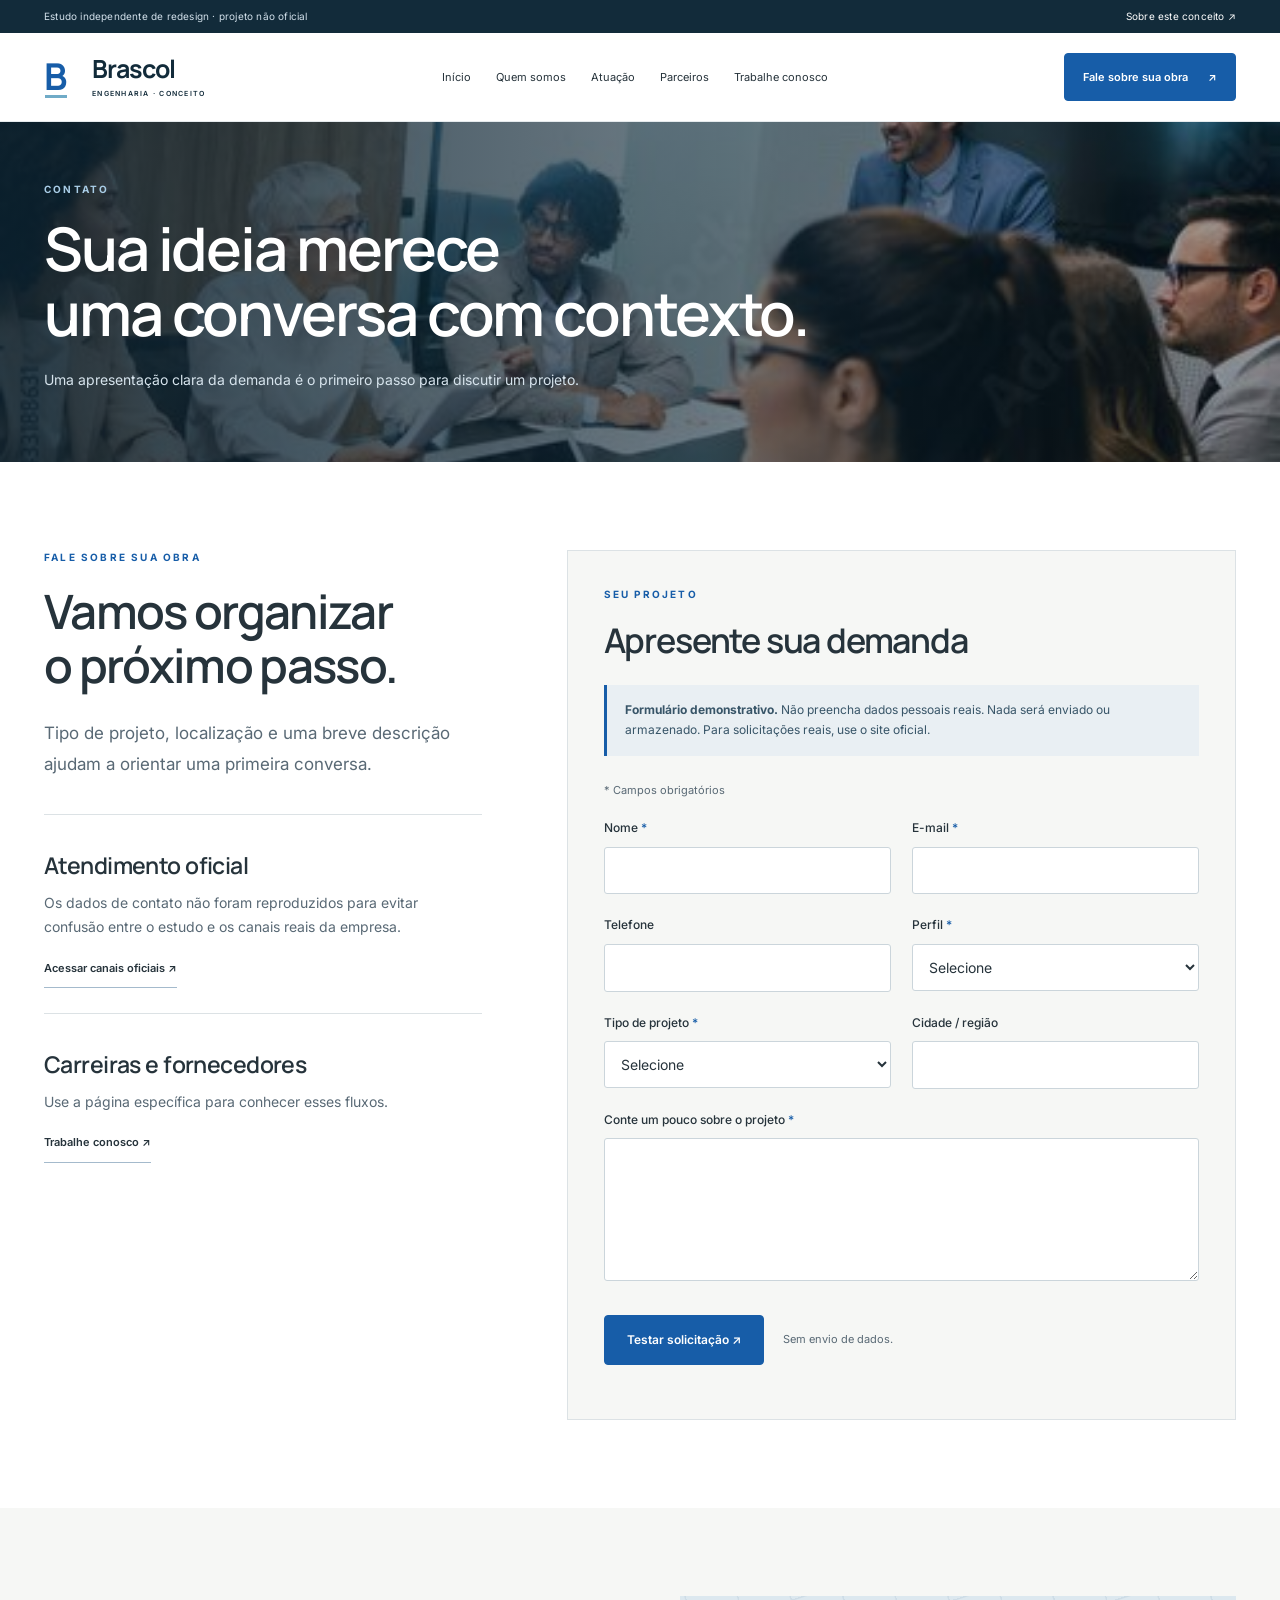
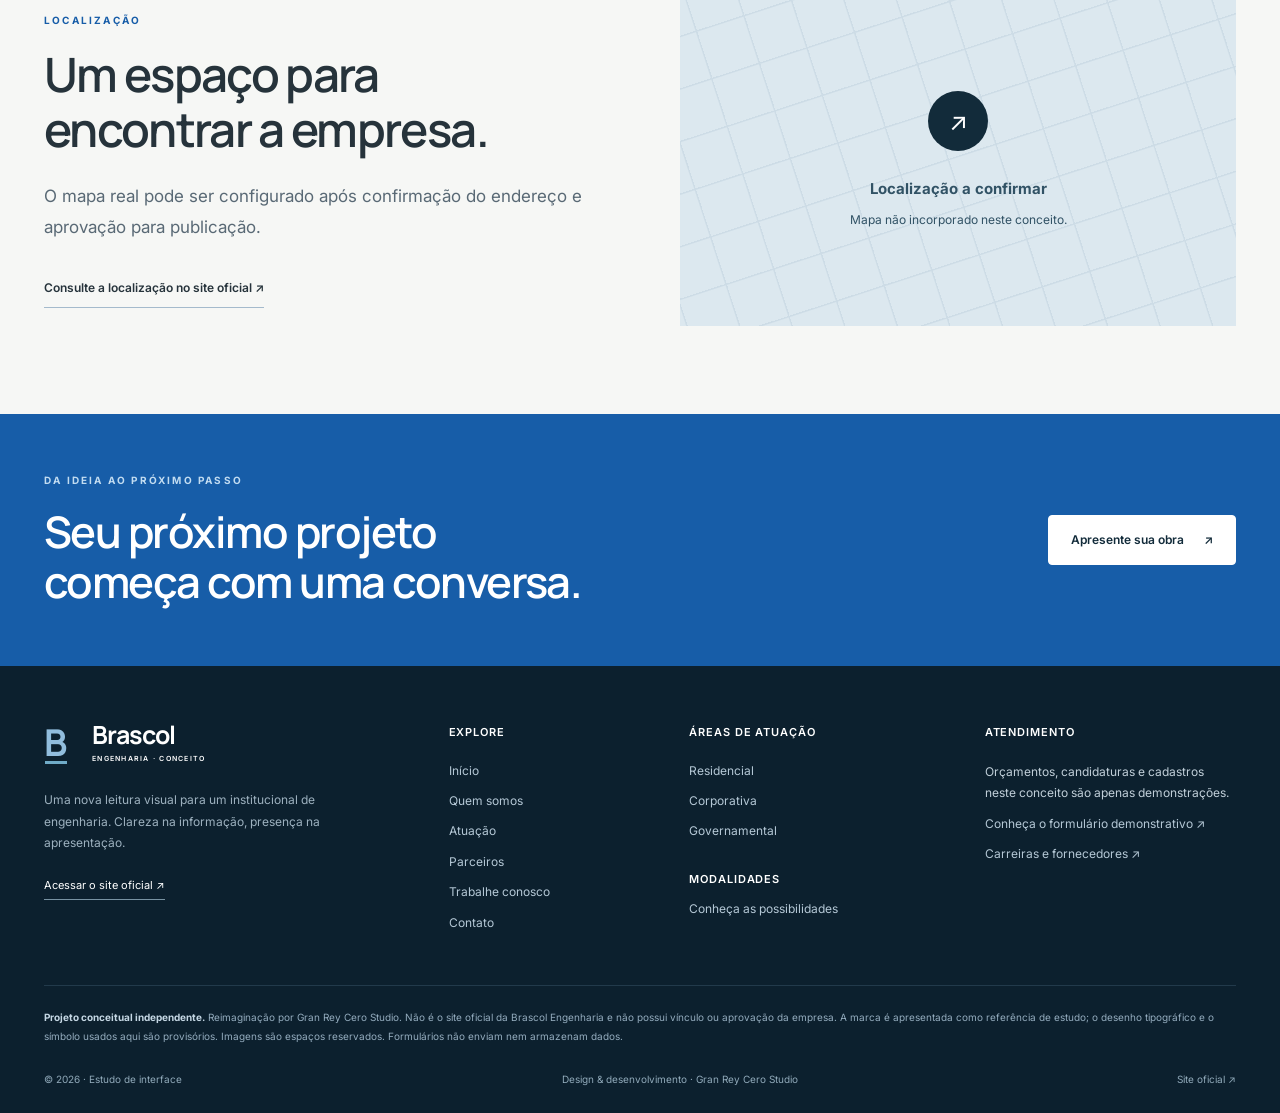
==== contato.html @ 58320bd4 "Add files via upload" ====
<!doctype html>
<html lang="pt-BR"><head><meta charset="utf-8"><meta name="viewport" content="width=device-width,initial-scale=1"><meta name="theme-color" content="#122B3A"><meta name="robots" content="noindex,nofollow"><meta name="description" content="Formulário demonstrativo de apresentação de projeto, sem envio de dados."><title>Contato — Brascol | Redesign conceitual</title><link rel="icon" href="src/favicon.svg" type="image/svg+xml"><link rel="preconnect" href="https://fonts.googleapis.com"><link rel="preconnect" href="https://fonts.gstatic.com" crossorigin><link href="https://fonts.googleapis.com/css2?family=Inter:wght@400;500;600;700&family=Manrope:wght@400;500;600;700;800&display=swap" rel="stylesheet"><link rel="stylesheet" href="style.css"><script src="script.js" defer></script></head><body><a class="skip-link" href="#conteudo">Pular para o conteúdo</a><div class="concept-bar"><div class="container"><span>Estudo independente de redesign · projeto não oficial</span><a href="#nota-conceitual">Sobre este conceito <span aria-hidden="true">↗</span></a></div></div><header class="site-header"><div class="container nav-row"><a class="brand" href="index.html" aria-label="Brascol — conceito, início"><span class="brand-sign" aria-hidden="true">B<span></span></span><span class="brand-text">Brascol<small>ENGENHARIA · CONCEITO</small></span></a><button class="menu-toggle" type="button" aria-expanded="false" aria-controls="navigation" aria-label="Abrir menu"><span></span><span></span><span></span></button><nav id="navigation" aria-label="Principal"><a href="index.html">Início</a><a href="quem-somos.html">Quem somos</a><a href="atuacao.html">Atuação</a><a href="parceiros.html">Parceiros</a><a href="trabalhe-conosco.html">Trabalhe conosco</a><a class="mobile-contact" href="contato.html">Fale sobre sua obra ↗</a></nav><a class="button nav-cta" href="contato.html" aria-current="page">Fale sobre sua obra <span aria-hidden="true">↗</span></a></div></header><main id="conteudo"><section class="inner-hero"><img src="src/fale.jpg" width="1920" height="650" alt="Espaço reservado para fotografia arquitetônica" fetchpriority="high"><div class="inner-shade"></div><div class="container"><p class="eyebrow">CONTATO</p><h1>Sua ideia merece<br>uma conversa com contexto.</h1><p>Uma apresentação clara da demanda é o primeiro passo para discutir um projeto.</p></div></section><section class="section container form-layout"><aside data-reveal><p class="eyebrow">FALE SOBRE SUA OBRA</p><h2>Vamos organizar<br>o próximo passo.</h2><p class="lead">Tipo de projeto, localização e uma breve descrição ajudam a orientar uma primeira conversa.</p><div class="aside-block"><h3>Atendimento oficial</h3><p>Os dados de contato não foram reproduzidos para evitar confusão entre o estudo e os canais reais da empresa.</p><a class="text-link" href="https://www.brascolengenharia.com.br/" target="_blank" rel="noopener noreferrer">Acessar canais oficiais ↗</a></div><div class="aside-block"><h3>Carreiras e fornecedores</h3><p>Use a página específica para conhecer esses fluxos.</p><a class="text-link" href="trabalhe-conosco.html">Trabalhe conosco ↗</a></div></aside><div class="form-panel" data-reveal><p class="eyebrow">SEU PROJETO</p><h2>Apresente sua demanda</h2><div class="form-notice"><strong>Formulário demonstrativo.</strong> Não preencha dados pessoais reais. Nada será enviado ou armazenado. Para solicitações reais, use o site oficial.</div><form class="demo-form" id="contact-form"><p class="required-note">* Campos obrigatórios</p><div class="form-grid"><div class="field"><label for="field-nome">Nome <span aria-hidden="true">*</span></label><input id="field-nome" name="nome" type="text" autocomplete="name" maxlength="200" required></div><div class="field"><label for="field-email">E-mail <span aria-hidden="true">*</span></label><input id="field-email" name="email" type="email" autocomplete="email" maxlength="200" required></div><div class="field"><label for="field-telefone">Telefone</label><input id="field-telefone" name="telefone" type="tel" autocomplete="tel" maxlength="200"></div><div class="field"><label for="field-perfil">Perfil <span aria-hidden="true">*</span></label><select id="field-perfil" name="perfil" required><option value="">Selecione</option><option value="pessoa">Pessoa física</option><option value="empresa">Empresa</option><option value="outro">Outro</option></select></div><div class="field"><label for="field-assunto">Tipo de projeto <span aria-hidden="true">*</span></label><select id="field-assunto" name="assunto" required><option value="">Selecione</option><option value="residencial">Residencial</option><option value="corporativo">Corporativo</option><option value="governamental">Governamental</option><option value="outro">Outro / ainda não definido</option></select></div><div class="field"><label for="field-cidade">Cidade / região</label><input id="field-cidade" name="cidade" type="text" maxlength="200"></div><div class="field full"><label for="field-mensagem">Conte um pouco sobre o projeto <span aria-hidden="true">*</span></label><textarea id="field-mensagem" name="mensagem" rows="5" maxlength="2000" required></textarea></div></div><div class="form-submit"><button class="button" type="submit">Testar solicitação ↗</button><span>Sem envio de dados.</span></div><p class="form-status" role="status" aria-live="polite"></p></form></div></section><section class="section section-soft"><div class="container location-grid"><div data-reveal><p class="eyebrow">LOCALIZAÇÃO</p><h2>Um espaço para<br>encontrar a empresa.</h2><p class="lead">O mapa real pode ser configurado após confirmação do endereço e aprovação para publicação.</p><a class="text-link" href="https://www.brascolengenharia.com.br/" target="_blank" rel="noopener noreferrer">Consulte a localização no site oficial ↗</a></div><div class="map-placeholder" data-reveal><div class="map-grid"></div><span class="map-pin" aria-hidden="true">↗</span><strong>Localização a confirmar</strong><p>Mapa não incorporado neste conceito.</p></div></div></section></main><section class="closing"><div class="container closing-inner"><div data-reveal><p class="eyebrow">DA IDEIA AO PRÓXIMO PASSO</p><h2>Seu próximo projeto<br>começa com uma conversa.</h2></div><a class="button button-light" href="contato.html">Apresente sua obra <span aria-hidden="true">↗</span></a></div></section><footer><div class="container footer-grid"><div class="footer-brand"><a href="index.html" class="brand"><span class="brand-sign" aria-hidden="true">B<span></span></span><span class="brand-text">Brascol<small>ENGENHARIA · CONCEITO</small></span></a><p>Uma nova leitura visual para um institucional de engenharia. Clareza na informação, presença na apresentação.</p><a class="source-link" href="https://www.brascolengenharia.com.br/" target="_blank" rel="noopener noreferrer">Acessar o site oficial ↗</a></div><div><h3>Explore</h3><a href="index.html">Início</a><a href="quem-somos.html">Quem somos</a><a href="atuacao.html">Atuação</a><a href="parceiros.html">Parceiros</a><a href="trabalhe-conosco.html">Trabalhe conosco</a><a href="contato.html">Contato</a></div><div><h3>Áreas de atuação</h3><a href="atuacao.html#residencial">Residencial</a><a href="atuacao.html#corporativo">Corporativa</a><a href="atuacao.html#governamental">Governamental</a><h3 class="footer-second-title">Modalidades</h3><a href="atuacao.html#modalidades">Conheça as possibilidades</a></div><div><h3>Atendimento</h3><p>Orçamentos, candidaturas e cadastros neste conceito são apenas demonstrações.</p><a href="contato.html">Conheça o formulário demonstrativo ↗</a><a href="trabalhe-conosco.html">Carreiras e fornecedores ↗</a></div></div><div class="container concept-note" id="nota-conceitual"><strong>Projeto conceitual independente.</strong> Reimaginação por Gran Rey Cero Studio. Não é o site oficial da Brascol Engenharia e não possui vínculo ou aprovação da empresa. A marca é apresentada como referência de estudo; o desenho tipográfico e o símbolo usados aqui são provisórios. Imagens são espaços reservados. Formulários não enviam nem armazenam dados.</div><div class="container footer-bottom"><span>© 2026 · Estudo de interface</span><span>Design & desenvolvimento · Gran Rey Cero Studio</span><a href="https://www.brascolengenharia.com.br/" target="_blank" rel="noopener noreferrer">Site oficial ↗</a></div></footer><dialog id="demo-dialog" aria-labelledby="dialog-title"><div class="dialog-inner"><button class="dialog-close" type="button" aria-label="Fechar aviso">×</button><p class="eyebrow">DEMONSTRAÇÃO</p><h2 id="dialog-title">Nenhum dado foi enviado.</h2><p>Este formulário faz parte de um estudo independente de interface. Não há cadastro, solicitação de orçamento nem encaminhamento à Brascol.</p><a class="button" href="https://www.brascolengenharia.com.br/" target="_blank" rel="noopener noreferrer">Consultar o site oficial ↗</a><button class="text-button dialog-dismiss" type="button">Voltar ao conceito</button></div></dialog></body></html>
---- style.css ----
/* BRASCOL — REIMAGINAÇÃO CONCEITUAL / GRAN REY CERO STUDIO */
:root{--navy:#122b3a;--blue:#175da8;--blue-hover:#0e4783;--sky:#dce8ef;--paper:#f6f7f5;--ink:#26333b;--muted:#596975;--line:#dce2e5;--white:#fff;--radius:4px;--ease:cubic-bezier(.2,.7,.2,1)}
*{box-sizing:border-box}html{scroll-behavior:smooth;scroll-padding-top:110px}body{margin:0;font:15px/1.7 Inter,Arial,sans-serif;color:var(--ink);background:var(--white)}h1,h2,h3,p,figure{margin:0}h1,h2,h3{font-family:Manrope,Arial,sans-serif;font-weight:600;line-height:1.15;letter-spacing:-.035em}h1{font-size:clamp(43px,5.6vw,82px)}h2{font-size:clamp(31px,3.7vw,49px)}h3{font-size:23px;letter-spacing:-.025em}p{line-height:1.75}a{color:inherit;text-decoration:none}button,input,textarea,select{font:inherit}button{cursor:pointer}img{display:block;width:100%;max-width:100%;object-fit:cover}button,a,input,textarea,select{ -webkit-tap-highlight-color:transparent}.container{width:min(1280px,calc(100% - 88px));margin-inline:auto}.section{padding-block:88px}.section-soft{background:var(--paper)}.section-dark{background:var(--navy);color:var(--white)}.eyebrow{font-size:10px;line-height:1.5;letter-spacing:.22em;font-weight:700;color:var(--blue);margin-bottom:19px;text-transform:uppercase}.section-dark .eyebrow{color:#9fc7e9}.lead{font-size:17px;color:var(--muted);line-height:1.8}.section-title{max-width:780px}.section-title>.lead{margin-top:23px;max-width:660px}.section-dark .lead{color:#bdcbd5}.section-head{display:flex;align-items:flex-end;justify-content:space-between;gap:35px;margin-bottom:42px}.button{display:inline-flex;align-items:center;justify-content:center;gap:20px;padding:15px 22px;background:var(--blue);border:1px solid var(--blue);border-radius:var(--radius);color:#fff;font-size:12px;line-height:1.5;font-weight:600;min-height:48px;transition:background .25s,transform .25s,border-color .25s}.button:hover{background:var(--blue-hover);border-color:var(--blue-hover);transform:translateY(-2px)}.button-light{background:white;color:var(--navy);border-color:white}.button-light:hover{background:var(--sky);border-color:var(--sky)}.button-outline{background:transparent;border-color:#b6c9d680;color:white}.button-outline:hover{background:#ffffff18;border-color:white}.text-link{display:inline-flex;gap:22px;font-size:12px;font-weight:600;align-items:center;padding:10px 0;border-bottom:1px solid #a4bacc;line-height:1.6}.text-link:hover{color:var(--blue)}.section-dark .text-link:hover{color:#b7dbf8}.small-note{font-size:12px;color:var(--muted)}.number{font:500 14px Manrope,sans-serif;letter-spacing:.08em;color:var(--blue)}.skip-link{position:fixed;left:12px;top:10px;z-index:1000;padding:12px;background:white;transform:translateY(-170%)}.skip-link:focus{transform:none}:focus-visible{outline:3px solid #3087d5;outline-offset:4px}[hidden]{display:none!important}
/* Shared navigation */
.concept-bar{background:var(--navy);color:#d3e1eb;font-size:10px;letter-spacing:.02em}.concept-bar>.container{display:flex;align-items:center;justify-content:space-between;gap:15px;padding-block:8px}.concept-bar a{color:#fff}.site-header{position:sticky;top:0;z-index:100;background:#fffffff5;border-bottom:1px solid #e5eaed;backdrop-filter:blur(12px);transition:box-shadow .25s}.site-header.is-scrolled{box-shadow:0 5px 20px #122b3a0c}.nav-row{min-height:88px;display:flex;align-items:center;justify-content:space-between;gap:28px}.brand{display:inline-flex;align-items:center;gap:11px;flex-shrink:0}.brand-sign{position:relative;font:700 37px/1 Manrope,sans-serif;color:var(--blue);width:37px}.brand-sign>span{position:absolute;width:22px;height:3px;background:#70abc7;left:1px;bottom:-3px}.brand-text{font:700 25px/1.15 Manrope,sans-serif;letter-spacing:-.04em;color:var(--navy)}.brand-text small{display:block;font:600 7px/1.4 Inter,sans-serif;letter-spacing:.18em;margin-top:5px}.site-header nav{display:flex;align-items:center;gap:25px}.site-header nav>a{position:relative;font-size:11px;white-space:nowrap;padding-block:12px}.site-header nav>a:not(.mobile-contact)::after{content:'';position:absolute;bottom:4px;left:0;right:0;height:2px;background:var(--blue);transform:scaleX(0);transform-origin:left;transition:transform .25s}.site-header nav>a:hover::after,.site-header nav>a[aria-current]::after{transform:scaleX(1)}.site-header nav>a[aria-current]{color:var(--blue)}.nav-cta{font-size:11px;padding-inline:18px}.mobile-contact{display:none}.menu-toggle{display:none}
/* Home hero */
.hero{position:relative;isolation:isolate;overflow:hidden;background:var(--navy);color:white;min-height:660px;min-height:clamp(620px,77svh,880px)}.hero>picture{position:absolute;inset:0;z-index:0}.hero>picture img{height:100%;object-position:center}.hero-shade{position:absolute;inset:0;z-index:1;background:linear-gradient(90deg,#071c2adb,#0b24358a 53%,#0c263129)}.hero-content{position:relative;z-index:2;min-height:inherit;padding-block:85px 30px;display:flex;align-items:flex-start;flex-direction:column;justify-content:center}.hero .eyebrow{color:#a5cee9}.hero h1{max-width:900px;letter-spacing:-.05em;line-height:1.06}.hero-lead{font-size:16px;line-height:1.7;max-width:520px;color:#dce7ed;margin-top:25px}.hero-actions{display:flex;gap:15px;flex-wrap:wrap;margin-top:31px}.hero-bottom{width:100%;margin-top:65px;display:flex;justify-content:space-between;gap:20px;border-top:1px solid #bcd5e340;padding-top:20px;font-size:11px;color:#c3d5e2}
/* Institution */
.intro-grid{display:grid;grid-template-columns:minmax(0,1fr) minmax(0,1fr);gap:75px;align-items:center}.intro-grid h2{margin-bottom:26px}.intro-grid p:not(.eyebrow){margin-bottom:21px}.intro-grid .text-link{margin-top:6px}.intro-photo img{aspect-ratio:1.12;max-height:550px}.intro-photo figcaption{font-size:10px;color:var(--muted);margin-top:13px;letter-spacing:.03em}.sector-grid{display:grid;grid-template-columns:repeat(3,minmax(0,1fr));gap:25px}.sector-card{background:white;border:1px solid var(--line)}.card-photo{position:relative;overflow:hidden}.card-photo img{aspect-ratio:1.36;transition:transform .6s var(--ease)}.sector-card:hover img{transform:scale(1.035)}.card-photo>span{position:absolute;left:18px;top:18px;background:#ffffffeb;border:1px solid #ffffff90;padding:5px 10px;font-size:10px}.sector-copy{padding:23px 60px 26px 24px;position:relative}.sector-copy h3{font-size:26px;margin-bottom:8px}.sector-copy p{font-size:13px;color:var(--muted)}.round-arrow{width:32px;height:32px;display:grid;place-items:center;border:1px solid var(--line);border-radius:50%;position:absolute;right:20px;top:26px;transition:background .25s}.sector-card:hover .round-arrow{background:var(--sky)}.mode-grid{display:grid;grid-template-columns:repeat(3,minmax(0,1fr));gap:40px;margin-top:42px}.mode{border-top:1px solid #7e9aad66;padding-top:24px}.mode .number{color:#8bc0e8}.mode h3{margin:30px 0 18px;font-size:27px}.mode p{font-size:14px;color:#beccd6}.difference-grid{display:grid;grid-template-columns:minmax(0,1fr) minmax(0,1fr);gap:85px;align-items:start}.difference-grid .lead{max-width:440px;margin:24px 0}.difference-list article{display:flex;gap:24px;border-top:1px solid var(--line);padding:25px 0}.difference-list article>span{font-size:11px;color:var(--blue);margin-top:5px}.difference-list h3{font-size:24px;margin-bottom:10px}.difference-list p{font-size:14px;color:var(--muted)}
/* Internal pages */
.inner-hero{position:relative;background:var(--navy);color:white;isolation:isolate;overflow:hidden;min-height:340px}.inner-hero>img{position:absolute;inset:0;height:100%;object-position:center}.inner-shade{position:absolute;inset:0;background:linear-gradient(90deg,#0b2332df,#0b23325e);z-index:1}.inner-hero>.container{position:relative;z-index:2;padding-block:60px}.inner-hero .eyebrow{color:#a9cde7}.inner-hero h1{font-size:clamp(39px,4.7vw,65px);margin-bottom:22px;line-height:1.08}.inner-hero p:not(.eyebrow){max-width:580px;color:#d7e4ed;font-size:14px}.principle-grid{display:grid;grid-template-columns:repeat(4,minmax(0,1fr));gap:22px;margin-top:42px}.plain-card{background:white;padding:28px 24px;border:1px solid var(--line)}.plain-card h3{margin:25px 0 17px;font-size:24px}.plain-card p{color:var(--muted);font-size:13px}.career-promo{display:grid;grid-template-columns:minmax(0,1fr) minmax(0,1fr);gap:75px;align-items:center}.career-photo img{aspect-ratio:1.4}.career-promo .lead{margin:24px 0 28px}.sector-detail{display:grid;grid-template-columns:minmax(0,1fr) minmax(0,1fr);gap:70px;align-items:center;padding-block:55px;border-bottom:1px solid var(--line);scroll-margin-top:110px}.sector-detail:nth-of-type(even)>.detail-photo{order:2}.detail-photo img{aspect-ratio:1.4}.sector-detail h2{margin:18px 0}.sector-detail h3{font-size:23px;margin-bottom:18px}.sector-detail p{color:var(--muted);margin-bottom:18px}.sector-detail .small-note{font-size:11px}.dark-note{font-size:12px;color:#b2c3ce;border-top:1px solid #a4bdce40;padding-top:25px;margin-top:40px}.faq-layout{display:grid;grid-template-columns:1fr 1.1fr;gap:80px}.faq-layout .lead{margin-top:24px;max-width:400px}details{border-bottom:1px solid var(--line);padding:21px 0}summary{cursor:pointer;font-weight:500;list-style:none;display:flex;justify-content:space-between;gap:25px;font-size:15px}summary::-webkit-details-marker{display:none}summary span{font-size:21px;color:var(--blue);transition:transform .2s}details[open] summary span{transform:rotate(45deg)}details p{margin-top:16px;color:var(--muted);font-size:14px}.section-side-note{font-size:12px;max-width:320px;color:var(--muted)}.partner-grid{display:grid;grid-template-columns:repeat(5,minmax(0,1fr));gap:16px}.partner-placeholder{background:var(--paper);border:1px solid var(--line);min-height:165px;display:flex;flex-direction:column;align-items:center;justify-content:center;padding:20px;color:#71838f}.partner-line{height:3px;width:35px;background:#a7bdcb;margin-bottom:18px}.partner-placeholder strong{font:600 18px Manrope,sans-serif;letter-spacing:.1em}.partner-placeholder small{font-size:10px;margin-top:9px}.partner-note{margin-top:25px;max-width:800px}.split-text{display:grid;grid-template-columns:1fr 1fr;gap:80px;align-items:center}.split-text .button{margin-top:25px}
/* Forms: no backend, no storage */
.form-layout{display:grid;grid-template-columns:minmax(0,.85fr) minmax(0,1.3fr);gap:85px;align-items:start}.form-layout aside>.lead{margin:25px 0 35px}.aside-block{padding:25px 0;border-top:1px solid var(--line)}.aside-block>span{font-size:12px;color:var(--blue)}.aside-block h3{margin:12px 0;font-size:23px}.aside-block p{font-size:14px;color:var(--muted)}.aside-block .text-link{font-size:11px;margin-top:10px}.form-panel{background:var(--paper);border:1px solid var(--line);padding:36px}.form-panel h2{font-size:34px}.form-notice{font-size:12px;border-left:3px solid var(--blue);background:#e9eff3;color:#385568;padding:15px 18px;margin:25px 0}.required-note{font-size:11px;color:var(--muted);margin-bottom:18px}.form-grid{display:grid;grid-template-columns:repeat(2,minmax(0,1fr));gap:21px}.field{min-width:0}.field label{display:block;font-size:12px;font-weight:500;margin-bottom:8px}.field label>span{color:var(--blue)}.field input,.field select,.field textarea{width:100%;min-height:47px;border:1px solid #cbd5db;border-radius:3px;background:#fff;padding:11px 12px;color:var(--ink);font-size:14px}.field textarea{min-height:135px;resize:vertical}.field input:focus,.field select:focus,.field textarea:focus{outline:2px solid #175da840;outline-offset:1px;border-color:var(--blue)}.full{grid-column:1/-1}.form-submit{display:flex;align-items:center;gap:19px;flex-wrap:wrap;margin-top:26px}.form-submit>span{font-size:11px;color:var(--muted)}.form-status{font-size:12px;margin-top:18px;color:var(--blue)}.profile-choice{display:flex;gap:20px;flex-wrap:wrap;padding:0;border:0;margin:0 0 25px}.profile-choice legend{font-size:12px;font-weight:600;padding:0;margin-bottom:12px}.profile-choice label{font-size:13px;display:flex;align-items:center;gap:7px}.profile-choice input{accent-color:var(--blue);width:17px;height:17px}.profile-group{min-width:0}.location-grid{display:grid;grid-template-columns:1fr 1fr;gap:80px;align-items:center}.location-grid .lead{margin:25px 0}.map-placeholder{min-height:330px;position:relative;overflow:hidden;background:#dce8ef;display:flex;flex-direction:column;align-items:center;justify-content:center;color:#315265;padding:35px;text-align:center}.map-grid{position:absolute;inset:-80px;background:repeating-linear-gradient(0deg,transparent 0 48px,#b9ccda 49px 50px),repeating-linear-gradient(90deg,transparent 0 48px,#b9ccda 49px 50px);transform:rotate(-18deg);opacity:.4}.map-placeholder>strong,.map-placeholder>p,.map-pin{position:relative}.map-pin{display:grid;place-items:center;border-radius:50%;width:60px;height:60px;background:var(--navy);color:white;font-size:25px;margin-bottom:25px}.map-placeholder p{font-size:12px;margin-top:8px}
/* Footer */
.closing{background:var(--blue);color:white}.closing-inner{display:flex;align-items:center;justify-content:space-between;gap:40px;padding-block:59px}.closing .eyebrow{color:#c2dcf1}.closing h2{font-size:clamp(29px,3.4vw,45px)}footer{background:#0c202e;color:#c1cfd9;padding:55px 0 0}.footer-grid{display:grid;grid-template-columns:1.6fr .85fr 1.1fr 1.15fr;gap:55px}.footer-brand .brand-text{color:#fff}.footer-brand .brand-sign{color:#91bddd}.footer-brand p{font-size:12px;color:#9db1bf;max-width:300px;margin:25px 0 17px}.footer-brand .source-link{font-size:11px;color:white;border-bottom:1px solid #7892a2;padding-bottom:7px}.footer-grid h3{font:600 11px Inter,sans-serif;letter-spacing:.08em;text-transform:uppercase;color:#fff;margin:4px 0 22px}.footer-grid>div>a:not(.brand):not(.source-link){display:block;font-size:12px;margin:10px 0;color:#b5c8d6}.footer-grid>div>a:hover{color:white}.footer-grid>div>p{font-size:12px;line-height:1.8}.footer-grid .footer-second-title{margin-top:30px;margin-bottom:13px}.concept-note{border-top:1px solid #45617666;padding-top:22px;font-size:10px;line-height:1.9;color:#94acbe;margin-top:42px}.concept-note strong{color:#c5d7e4}.footer-bottom{display:flex;justify-content:space-between;gap:25px;align-items:flex-start;font-size:10px;color:#91aaba;padding-block:25px}.footer-bottom>a{white-space:nowrap}
/* Dialog */
dialog{border:1px solid var(--line);border-radius:6px;padding:0;width:min(540px,calc(100% - 36px));max-height:85svh;color:var(--ink)}dialog::backdrop{background:#06141fbf;backdrop-filter:blur(3px)}.dialog-inner{padding:38px;position:relative}.dialog-inner h2{font-size:31px;margin-bottom:20px}.dialog-inner>p:not(.eyebrow){font-size:14px;color:var(--muted);margin-bottom:25px}.dialog-inner .button{font-size:11px}.dialog-close{position:absolute;right:12px;top:9px;border:0;background:none;font-size:27px;color:var(--muted);padding:4px 10px}.text-button{display:block;background:none;border:0;padding:10px 0;margin-top:13px;font-size:12px;color:var(--blue);text-decoration:underline}
/* Reveal only activated after observer installation */
.motion-ready [data-reveal]{opacity:0;transform:translateY(22px);transition:opacity .7s var(--ease) var(--delay,0ms),transform .7s var(--ease) var(--delay,0ms)}.motion-ready [data-reveal].visible{opacity:1;transform:none}
@media(max-width:1150px){.container{width:calc(100% - 64px)}.nav-cta{display:none}.site-header nav{gap:22px}.intro-grid,.difference-grid,.career-promo{gap:45px}.principle-grid{grid-template-columns:repeat(2,minmax(0,1fr))}.form-layout{gap:40px}.footer-grid{gap:32px}.sector-detail{gap:40px}.partner-grid{grid-template-columns:repeat(4,minmax(0,1fr))}}
@media(max-width:900px){.section{padding-block:65px}.container{width:calc(100% - 44px)}.nav-row{min-height:76px}.menu-toggle{display:flex;flex-direction:column;gap:5px;padding:13px;background:none;border:0;position:relative;z-index:2}.menu-toggle span{height:2px;width:25px;background:var(--navy);transition:transform .25s,opacity .25s}.menu-toggle[aria-expanded=true] span:first-child{transform:translateY(7px) rotate(45deg)}.menu-toggle[aria-expanded=true] span:nth-child(2){opacity:0}.menu-toggle[aria-expanded=true] span:last-child{transform:translateY(-7px) rotate(-45deg)}.site-header nav{display:none;position:absolute;top:100%;left:0;right:0;flex-direction:column;background:white;gap:0;padding:20px 24px 30px;border-bottom:1px solid var(--line);box-shadow:0 15px 20px #122b3a0b;max-height:calc(100dvh - 76px);overflow-y:auto}.site-header nav.open{display:flex}.site-header nav>a{font-size:15px;padding:13px;width:100%;text-align:center}.site-header nav .mobile-contact{display:block;color:var(--blue);margin-top:10px}.hero h1{font-size:clamp(44px,7.4vw,65px)}.hero-lead{max-width:470px}.hero-bottom{margin-top:55px}.intro-grid,.career-promo{grid-template-columns:1fr;gap:35px}.intro-photo img{aspect-ratio:1.5;max-height:450px}.sector-grid{gap:15px}.sector-copy{padding:20px 45px 22px 18px}.sector-copy h3{font-size:23px}.round-arrow{right:12px;width:26px;height:26px}.mode-grid{gap:25px}.mode h3{font-size:24px}.difference-grid{gap:35px}.faq-layout{gap:35px}.partner-grid{grid-template-columns:repeat(3,minmax(0,1fr))}.form-layout{grid-template-columns:1fr}.form-layout aside{max-width:700px}.aside-block{padding-block:20px}.form-panel{padding:32px}.location-grid{gap:35px}.footer-grid{grid-template-columns:repeat(2,minmax(0,1fr));gap:38px}.footer-bottom{flex-wrap:wrap}.section-head{align-items:flex-start;flex-direction:column;gap:20px}}
@media(max-width:600px){html{scroll-padding-top:88px}.container{width:calc(100% - 36px)}.section{padding-block:48px}.concept-bar{font-size:8px}.concept-bar a{display:none}.concept-bar>.container{justify-content:center;text-align:center}.nav-row{min-height:72px}.brand-sign{font-size:33px;width:32px}.brand-text{font-size:23px}.brand-text small{font-size:6px}.hero{min-height:660px;min-height:clamp(650px,87svh,840px)}.hero>picture img{object-position:65% center}.hero-shade{background:linear-gradient(90deg,#071c2ae8,#071c2a99)}.hero-content{padding-block:60px 25px;justify-content:center}.hero h1{font-size:clamp(39px,10vw,57px);line-height:1.09}.hero-lead{font-size:14px;margin-top:22px}.hero-actions{gap:12px;flex-direction:column;align-items:flex-start;margin-top:28px}.button{min-height:47px;font-size:12px;padding:13px 18px}.hero-bottom{margin-top:45px;flex-direction:column;gap:10px;font-size:10px}.eyebrow{font-size:9px;letter-spacing:.16em;margin-bottom:16px}h2{font-size:33px}.lead{font-size:15px}.intro-grid p:not(.eyebrow){font-size:14px}.intro-photo img{aspect-ratio:1.2}.sector-grid{grid-template-columns:1fr;gap:24px}.card-photo img{aspect-ratio:1.65}.sector-copy{padding:22px 60px 24px 22px}.sector-copy h3{font-size:28px}.round-arrow{width:31px;height:31px;top:24px;right:20px}.mode-grid{grid-template-columns:1fr;gap:30px;margin-top:30px}.mode h3{margin-top:19px;font-size:26px}.difference-grid{grid-template-columns:1fr;gap:30px}.difference-list article{gap:20px;padding-block:23px}.difference-list h3{font-size:23px}.inner-hero{min-height:320px}.inner-hero>.container{padding-block:50px}.inner-hero h1{font-size:38px;letter-spacing:-.035em}.inner-hero p:not(.eyebrow){font-size:13px}.principle-grid{grid-template-columns:1fr;gap:18px;margin-top:30px}.plain-card{padding:25px}.plain-card h3{margin-top:20px}.plain-card p{font-size:14px}.sector-detail{grid-template-columns:1fr;gap:28px;padding-block:35px}.sector-detail:nth-of-type(even)>.detail-photo{order:0}.sector-detail h2{font-size:34px}.sector-detail h3{font-size:23px}.sector-detail p{font-size:14px}.sector-detail .small-note{font-size:12px}.faq-layout{grid-template-columns:1fr;gap:30px}.partner-grid{grid-template-columns:repeat(2,minmax(0,1fr));gap:12px}.partner-placeholder{min-height:135px;padding:15px}.partner-placeholder strong{font-size:15px}.split-text{grid-template-columns:1fr;gap:25px}.form-panel{padding:24px 18px}.form-panel h2{font-size:30px}.form-grid{grid-template-columns:1fr;gap:20px}.field input,.field select,.field textarea{font-size:16px}.form-notice{font-size:12px;padding:14px}.form-submit{gap:14px}.profile-choice{gap:16px}.location-grid{grid-template-columns:1fr;gap:30px}.map-placeholder{min-height:270px}.closing-inner{align-items:flex-start;flex-direction:column;padding-block:42px;gap:27px}.closing h2{font-size:32px}.closing .button{align-self:flex-start}.footer-grid{column-gap:25px;row-gap:32px}.footer-brand{grid-column:1/-1}.footer-brand p{max-width:100%}.footer-grid>div>a:not(.brand):not(.source-link){font-size:12px}.footer-grid>div:last-child{grid-column:1/-1;max-width:400px}.concept-note{font-size:10px;margin-top:32px}.footer-bottom{flex-direction:column;gap:12px;font-size:10px;padding-bottom:24px}.dialog-inner{padding:35px 24px}.dialog-inner h2{font-size:28px}.motion-ready [data-reveal]{transform:translateY(16px);--delay:0ms!important}.motion-ready [data-reveal].visible{transform:none}}
@media(prefers-reduced-motion:reduce){html{scroll-behavior:auto}*,*::before,*::after{transition:none!important;animation:none!important}.motion-ready [data-reveal]{opacity:1;transform:none}}
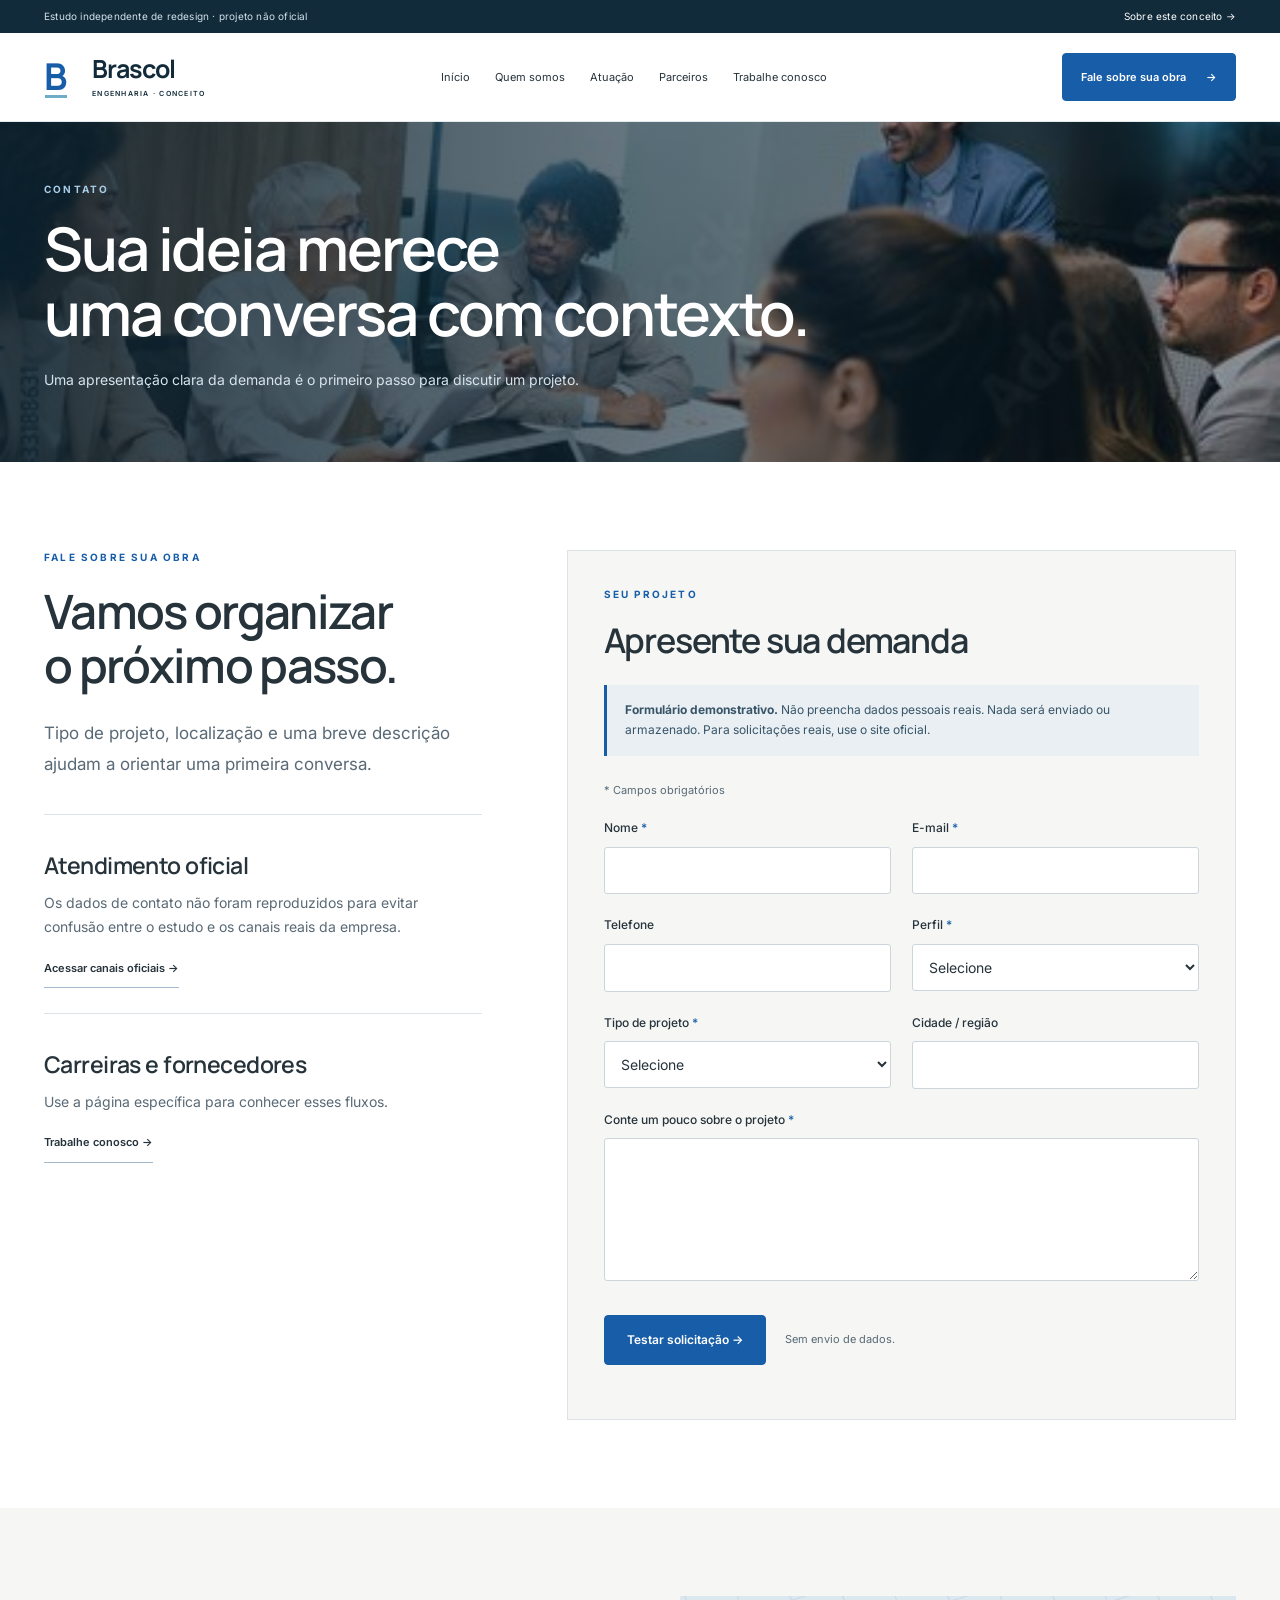
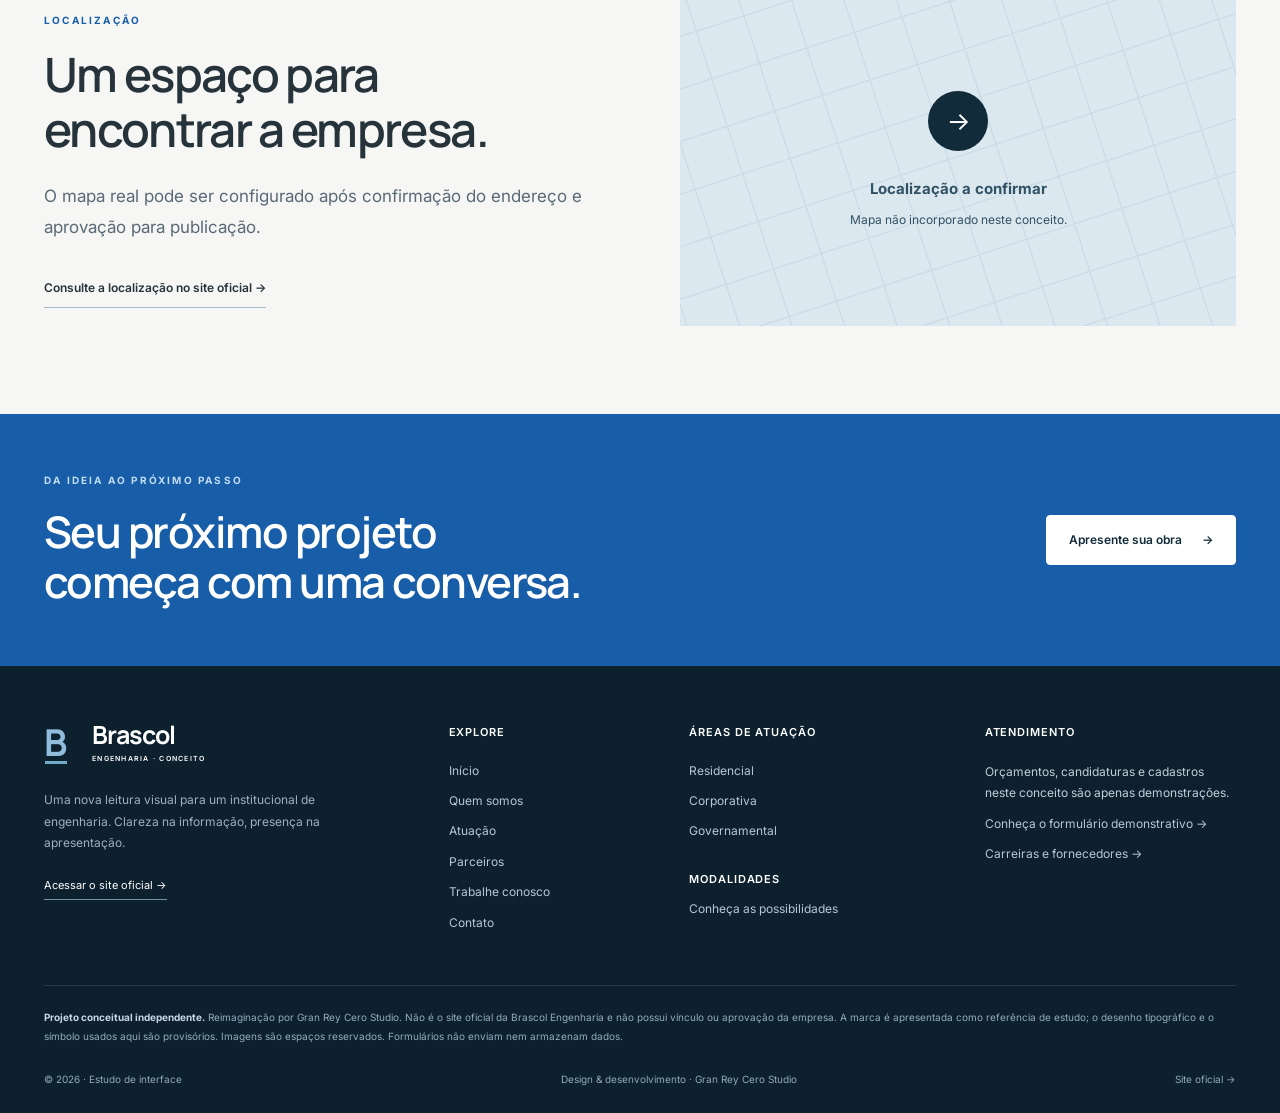
==== commit 611b4c8e: "Update contato.html" ====
--- a/contato.html
+++ b/contato.html
@@ -1,2 +1,2 @@
 <!doctype html>
-<html lang="pt-BR"><head><meta charset="utf-8"><meta name="viewport" content="width=device-width,initial-scale=1"><meta name="theme-color" content="#122B3A"><meta name="robots" content="noindex,nofollow"><meta name="description" content="Formulário demonstrativo de apresentação de projeto, sem envio de dados."><title>Contato — Brascol | Redesign conceitual</title><link rel="icon" href="src/favicon.svg" type="image/svg+xml"><link rel="preconnect" href="https://fonts.googleapis.com"><link rel="preconnect" href="https://fonts.gstatic.com" crossorigin><link href="https://fonts.googleapis.com/css2?family=Inter:wght@400;500;600;700&family=Manrope:wght@400;500;600;700;800&display=swap" rel="stylesheet"><link rel="stylesheet" href="style.css"><script src="script.js" defer></script></head><body><a class="skip-link" href="#conteudo">Pular para o conteúdo</a><div class="concept-bar"><div class="container"><span>Estudo independente de redesign · projeto não oficial</span><a href="#nota-conceitual">Sobre este conceito <span aria-hidden="true">↗</span></a></div></div><header class="site-header"><div class="container nav-row"><a class="brand" href="index.html" aria-label="Brascol — conceito, início"><span class="brand-sign" aria-hidden="true">B<span></span></span><span class="brand-text">Brascol<small>ENGENHARIA · CONCEITO</small></span></a><button class="menu-toggle" type="button" aria-expanded="false" aria-controls="navigation" aria-label="Abrir menu"><span></span><span></span><span></span></button><nav id="navigation" aria-label="Principal"><a href="index.html">Início</a><a href="quem-somos.html">Quem somos</a><a href="atuacao.html">Atuação</a><a href="parceiros.html">Parceiros</a><a href="trabalhe-conosco.html">Trabalhe conosco</a><a class="mobile-contact" href="contato.html">Fale sobre sua obra ↗</a></nav><a class="button nav-cta" href="contato.html" aria-current="page">Fale sobre sua obra <span aria-hidden="true">↗</span></a></div></header><main id="conteudo"><section class="inner-hero"><img src="src/fale.jpg" width="1920" height="650" alt="Espaço reservado para fotografia arquitetônica" fetchpriority="high"><div class="inner-shade"></div><div class="container"><p class="eyebrow">CONTATO</p><h1>Sua ideia merece<br>uma conversa com contexto.</h1><p>Uma apresentação clara da demanda é o primeiro passo para discutir um projeto.</p></div></section><section class="section container form-layout"><aside data-reveal><p class="eyebrow">FALE SOBRE SUA OBRA</p><h2>Vamos organizar<br>o próximo passo.</h2><p class="lead">Tipo de projeto, localização e uma breve descrição ajudam a orientar uma primeira conversa.</p><div class="aside-block"><h3>Atendimento oficial</h3><p>Os dados de contato não foram reproduzidos para evitar confusão entre o estudo e os canais reais da empresa.</p><a class="text-link" href="https://www.brascolengenharia.com.br/" target="_blank" rel="noopener noreferrer">Acessar canais oficiais ↗</a></div><div class="aside-block"><h3>Carreiras e fornecedores</h3><p>Use a página específica para conhecer esses fluxos.</p><a class="text-link" href="trabalhe-conosco.html">Trabalhe conosco ↗</a></div></aside><div class="form-panel" data-reveal><p class="eyebrow">SEU PROJETO</p><h2>Apresente sua demanda</h2><div class="form-notice"><strong>Formulário demonstrativo.</strong> Não preencha dados pessoais reais. Nada será enviado ou armazenado. Para solicitações reais, use o site oficial.</div><form class="demo-form" id="contact-form"><p class="required-note">* Campos obrigatórios</p><div class="form-grid"><div class="field"><label for="field-nome">Nome <span aria-hidden="true">*</span></label><input id="field-nome" name="nome" type="text" autocomplete="name" maxlength="200" required></div><div class="field"><label for="field-email">E-mail <span aria-hidden="true">*</span></label><input id="field-email" name="email" type="email" autocomplete="email" maxlength="200" required></div><div class="field"><label for="field-telefone">Telefone</label><input id="field-telefone" name="telefone" type="tel" autocomplete="tel" maxlength="200"></div><div class="field"><label for="field-perfil">Perfil <span aria-hidden="true">*</span></label><select id="field-perfil" name="perfil" required><option value="">Selecione</option><option value="pessoa">Pessoa física</option><option value="empresa">Empresa</option><option value="outro">Outro</option></select></div><div class="field"><label for="field-assunto">Tipo de projeto <span aria-hidden="true">*</span></label><select id="field-assunto" name="assunto" required><option value="">Selecione</option><option value="residencial">Residencial</option><option value="corporativo">Corporativo</option><option value="governamental">Governamental</option><option value="outro">Outro / ainda não definido</option></select></div><div class="field"><label for="field-cidade">Cidade / região</label><input id="field-cidade" name="cidade" type="text" maxlength="200"></div><div class="field full"><label for="field-mensagem">Conte um pouco sobre o projeto <span aria-hidden="true">*</span></label><textarea id="field-mensagem" name="mensagem" rows="5" maxlength="2000" required></textarea></div></div><div class="form-submit"><button class="button" type="submit">Testar solicitação ↗</button><span>Sem envio de dados.</span></div><p class="form-status" role="status" aria-live="polite"></p></form></div></section><section class="section section-soft"><div class="container location-grid"><div data-reveal><p class="eyebrow">LOCALIZAÇÃO</p><h2>Um espaço para<br>encontrar a empresa.</h2><p class="lead">O mapa real pode ser configurado após confirmação do endereço e aprovação para publicação.</p><a class="text-link" href="https://www.brascolengenharia.com.br/" target="_blank" rel="noopener noreferrer">Consulte a localização no site oficial ↗</a></div><div class="map-placeholder" data-reveal><div class="map-grid"></div><span class="map-pin" aria-hidden="true">↗</span><strong>Localização a confirmar</strong><p>Mapa não incorporado neste conceito.</p></div></div></section></main><section class="closing"><div class="container closing-inner"><div data-reveal><p class="eyebrow">DA IDEIA AO PRÓXIMO PASSO</p><h2>Seu próximo projeto<br>começa com uma conversa.</h2></div><a class="button button-light" href="contato.html">Apresente sua obra <span aria-hidden="true">↗</span></a></div></section><footer><div class="container footer-grid"><div class="footer-brand"><a href="index.html" class="brand"><span class="brand-sign" aria-hidden="true">B<span></span></span><span class="brand-text">Brascol<small>ENGENHARIA · CONCEITO</small></span></a><p>Uma nova leitura visual para um institucional de engenharia. Clareza na informação, presença na apresentação.</p><a class="source-link" href="https://www.brascolengenharia.com.br/" target="_blank" rel="noopener noreferrer">Acessar o site oficial ↗</a></div><div><h3>Explore</h3><a href="index.html">Início</a><a href="quem-somos.html">Quem somos</a><a href="atuacao.html">Atuação</a><a href="parceiros.html">Parceiros</a><a href="trabalhe-conosco.html">Trabalhe conosco</a><a href="contato.html">Contato</a></div><div><h3>Áreas de atuação</h3><a href="atuacao.html#residencial">Residencial</a><a href="atuacao.html#corporativo">Corporativa</a><a href="atuacao.html#governamental">Governamental</a><h3 class="footer-second-title">Modalidades</h3><a href="atuacao.html#modalidades">Conheça as possibilidades</a></div><div><h3>Atendimento</h3><p>Orçamentos, candidaturas e cadastros neste conceito são apenas demonstrações.</p><a href="contato.html">Conheça o formulário demonstrativo ↗</a><a href="trabalhe-conosco.html">Carreiras e fornecedores ↗</a></div></div><div class="container concept-note" id="nota-conceitual"><strong>Projeto conceitual independente.</strong> Reimaginação por Gran Rey Cero Studio. Não é o site oficial da Brascol Engenharia e não possui vínculo ou aprovação da empresa. A marca é apresentada como referência de estudo; o desenho tipográfico e o símbolo usados aqui são provisórios. Imagens são espaços reservados. Formulários não enviam nem armazenam dados.</div><div class="container footer-bottom"><span>© 2026 · Estudo de interface</span><span>Design & desenvolvimento · Gran Rey Cero Studio</span><a href="https://www.brascolengenharia.com.br/" target="_blank" rel="noopener noreferrer">Site oficial ↗</a></div></footer><dialog id="demo-dialog" aria-labelledby="dialog-title"><div class="dialog-inner"><button class="dialog-close" type="button" aria-label="Fechar aviso">×</button><p class="eyebrow">DEMONSTRAÇÃO</p><h2 id="dialog-title">Nenhum dado foi enviado.</h2><p>Este formulário faz parte de um estudo independente de interface. Não há cadastro, solicitação de orçamento nem encaminhamento à Brascol.</p><a class="button" href="https://www.brascolengenharia.com.br/" target="_blank" rel="noopener noreferrer">Consultar o site oficial ↗</a><button class="text-button dialog-dismiss" type="button">Voltar ao conceito</button></div></dialog></body></html>+<html lang="pt-BR"><head><meta charset="utf-8"><meta name="viewport" content="width=device-width,initial-scale=1"><meta name="theme-color" content="#122B3A"><meta name="robots" content="noindex,nofollow"><meta name="description" content="Formulário demonstrativo de apresentação de projeto, sem envio de dados."><title>Contato — Brascol | Redesign conceitual</title><link rel="icon" href="src/favicon.svg" type="image/svg+xml"><link rel="preconnect" href="https://fonts.googleapis.com"><link rel="preconnect" href="https://fonts.gstatic.com" crossorigin><link href="https://fonts.googleapis.com/css2?family=Inter:wght@400;500;600;700&family=Manrope:wght@400;500;600;700;800&display=swap" rel="stylesheet"><link rel="stylesheet" href="style.css"><script src="script.js" defer></script></head><body><a class="skip-link" href="#conteudo">Pular para o conteúdo</a><div class="concept-bar"><div class="container"><span>Estudo independente de redesign · projeto não oficial</span><a href="#nota-conceitual">Sobre este conceito <span aria-hidden="true">→</span></a></div></div><header class="site-header"><div class="container nav-row"><a class="brand" href="index.html" aria-label="Brascol — conceito, início"><span class="brand-sign" aria-hidden="true">B<span></span></span><span class="brand-text">Brascol<small>ENGENHARIA · CONCEITO</small></span></a><button class="menu-toggle" type="button" aria-expanded="false" aria-controls="navigation" aria-label="Abrir menu"><span></span><span></span><span></span></button><nav id="navigation" aria-label="Principal"><a href="index.html">Início</a><a href="quem-somos.html">Quem somos</a><a href="atuacao.html">Atuação</a><a href="parceiros.html">Parceiros</a><a href="trabalhe-conosco.html">Trabalhe conosco</a><a class="mobile-contact" href="contato.html">Fale sobre sua obra →</a></nav><a class="button nav-cta" href="contato.html" aria-current="page">Fale sobre sua obra <span aria-hidden="true">→</span></a></div></header><main id="conteudo"><section class="inner-hero"><img src="src/fale.jpg" width="1920" height="650" alt="Espaço reservado para fotografia arquitetônica" fetchpriority="high"><div class="inner-shade"></div><div class="container"><p class="eyebrow">CONTATO</p><h1>Sua ideia merece<br>uma conversa com contexto.</h1><p>Uma apresentação clara da demanda é o primeiro passo para discutir um projeto.</p></div></section><section class="section container form-layout"><aside data-reveal><p class="eyebrow">FALE SOBRE SUA OBRA</p><h2>Vamos organizar<br>o próximo passo.</h2><p class="lead">Tipo de projeto, localização e uma breve descrição ajudam a orientar uma primeira conversa.</p><div class="aside-block"><h3>Atendimento oficial</h3><p>Os dados de contato não foram reproduzidos para evitar confusão entre o estudo e os canais reais da empresa.</p><a class="text-link" href="https://www.brascolengenharia.com.br/" target="_blank" rel="noopener noreferrer">Acessar canais oficiais →</a></div><div class="aside-block"><h3>Carreiras e fornecedores</h3><p>Use a página específica para conhecer esses fluxos.</p><a class="text-link" href="trabalhe-conosco.html">Trabalhe conosco →</a></div></aside><div class="form-panel" data-reveal><p class="eyebrow">SEU PROJETO</p><h2>Apresente sua demanda</h2><div class="form-notice"><strong>Formulário demonstrativo.</strong> Não preencha dados pessoais reais. Nada será enviado ou armazenado. Para solicitações reais, use o site oficial.</div><form class="demo-form" id="contact-form"><p class="required-note">* Campos obrigatórios</p><div class="form-grid"><div class="field"><label for="field-nome">Nome <span aria-hidden="true">*</span></label><input id="field-nome" name="nome" type="text" autocomplete="name" maxlength="200" required></div><div class="field"><label for="field-email">E-mail <span aria-hidden="true">*</span></label><input id="field-email" name="email" type="email" autocomplete="email" maxlength="200" required></div><div class="field"><label for="field-telefone">Telefone</label><input id="field-telefone" name="telefone" type="tel" autocomplete="tel" maxlength="200"></div><div class="field"><label for="field-perfil">Perfil <span aria-hidden="true">*</span></label><select id="field-perfil" name="perfil" required><option value="">Selecione</option><option value="pessoa">Pessoa física</option><option value="empresa">Empresa</option><option value="outro">Outro</option></select></div><div class="field"><label for="field-assunto">Tipo de projeto <span aria-hidden="true">*</span></label><select id="field-assunto" name="assunto" required><option value="">Selecione</option><option value="residencial">Residencial</option><option value="corporativo">Corporativo</option><option value="governamental">Governamental</option><option value="outro">Outro / ainda não definido</option></select></div><div class="field"><label for="field-cidade">Cidade / região</label><input id="field-cidade" name="cidade" type="text" maxlength="200"></div><div class="field full"><label for="field-mensagem">Conte um pouco sobre o projeto <span aria-hidden="true">*</span></label><textarea id="field-mensagem" name="mensagem" rows="5" maxlength="2000" required></textarea></div></div><div class="form-submit"><button class="button" type="submit">Testar solicitação →</button><span>Sem envio de dados.</span></div><p class="form-status" role="status" aria-live="polite"></p></form></div></section><section class="section section-soft"><div class="container location-grid"><div data-reveal><p class="eyebrow">LOCALIZAÇÃO</p><h2>Um espaço para<br>encontrar a empresa.</h2><p class="lead">O mapa real pode ser configurado após confirmação do endereço e aprovação para publicação.</p><a class="text-link" href="https://www.brascolengenharia.com.br/" target="_blank" rel="noopener noreferrer">Consulte a localização no site oficial →</a></div><div class="map-placeholder" data-reveal><div class="map-grid"></div><span class="map-pin" aria-hidden="true">→</span><strong>Localização a confirmar</strong><p>Mapa não incorporado neste conceito.</p></div></div></section></main><section class="closing"><div class="container closing-inner"><div data-reveal><p class="eyebrow">DA IDEIA AO PRÓXIMO PASSO</p><h2>Seu próximo projeto<br>começa com uma conversa.</h2></div><a class="button button-light" href="contato.html">Apresente sua obra <span aria-hidden="true">→</span></a></div></section><footer><div class="container footer-grid"><div class="footer-brand"><a href="index.html" class="brand"><span class="brand-sign" aria-hidden="true">B<span></span></span><span class="brand-text">Brascol<small>ENGENHARIA · CONCEITO</small></span></a><p>Uma nova leitura visual para um institucional de engenharia. Clareza na informação, presença na apresentação.</p><a class="source-link" href="https://www.brascolengenharia.com.br/" target="_blank" rel="noopener noreferrer">Acessar o site oficial →</a></div><div><h3>Explore</h3><a href="index.html">Início</a><a href="quem-somos.html">Quem somos</a><a href="atuacao.html">Atuação</a><a href="parceiros.html">Parceiros</a><a href="trabalhe-conosco.html">Trabalhe conosco</a><a href="contato.html">Contato</a></div><div><h3>Áreas de atuação</h3><a href="atuacao.html#residencial">Residencial</a><a href="atuacao.html#corporativo">Corporativa</a><a href="atuacao.html#governamental">Governamental</a><h3 class="footer-second-title">Modalidades</h3><a href="atuacao.html#modalidades">Conheça as possibilidades</a></div><div><h3>Atendimento</h3><p>Orçamentos, candidaturas e cadastros neste conceito são apenas demonstrações.</p><a href="contato.html">Conheça o formulário demonstrativo →</a><a href="trabalhe-conosco.html">Carreiras e fornecedores →</a></div></div><div class="container concept-note" id="nota-conceitual"><strong>Projeto conceitual independente.</strong> Reimaginação por Gran Rey Cero Studio. Não é o site oficial da Brascol Engenharia e não possui vínculo ou aprovação da empresa. A marca é apresentada como referência de estudo; o desenho tipográfico e o símbolo usados aqui são provisórios. Imagens são espaços reservados. Formulários não enviam nem armazenam dados.</div><div class="container footer-bottom"><span>© 2026 · Estudo de interface</span><span>Design & desenvolvimento · Gran Rey Cero Studio</span><a href="https://www.brascolengenharia.com.br/" target="_blank" rel="noopener noreferrer">Site oficial →</a></div></footer><dialog id="demo-dialog" aria-labelledby="dialog-title"><div class="dialog-inner"><button class="dialog-close" type="button" aria-label="Fechar aviso">×</button><p class="eyebrow">DEMONSTRAÇÃO</p><h2 id="dialog-title">Nenhum dado foi enviado.</h2><p>Este formulário faz parte de um estudo independente de interface. Não há cadastro, solicitação de orçamento nem encaminhamento à Brascol.</p><a class="button" href="https://www.brascolengenharia.com.br/" target="_blank" rel="noopener noreferrer">Consultar o site oficial →</a><button class="text-button dialog-dismiss" type="button">Voltar ao conceito</button></div></dialog></body></html>
